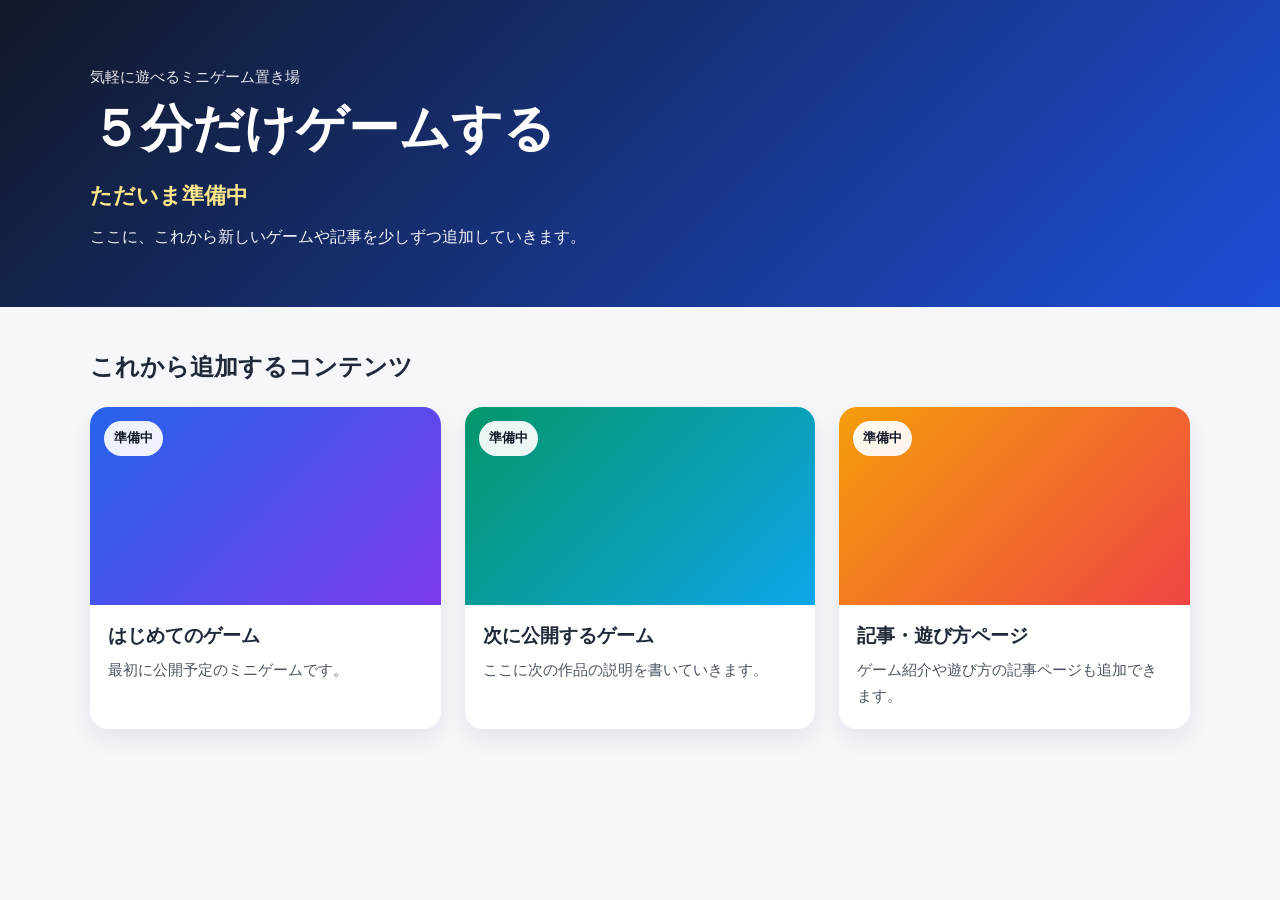
==== index.html @ 1a1df5fe "Add files via upload" ====
<!DOCTYPE html>
<html lang="ja">
<head>
  <meta charset="UTF-8" />
  <meta name="viewport" content="width=device-width, initial-scale=1.0" />
  <title>５分だけゲームする</title>
  <meta name="description" content="５分だけ遊べるゲームを少しずつ追加していくサイトです。" />
  <link rel="stylesheet" href="style.css" />
</head>
<body>
  <header class="site-header">
    <div class="container">
      <p class="site-subtitle">気軽に遊べるミニゲーム置き場</p>
      <h1 class="site-title">５分だけゲームする</h1>
      <p class="site-lead">ただいま準備中</p>
      <p class="site-text">
        ここに、これから新しいゲームや記事を少しずつ追加していきます。
      </p>
    </div>
  </header>

  <main class="container">
    <section class="section">
      <h2 class="section-title">これから追加するコンテンツ</h2>

      <div class="card-grid">
        <a class="card" href="coming-soon.html">
          <div class="card-image image-1">
            <span class="card-badge">準備中</span>
          </div>
          <div class="card-body">
            <h3 class="card-title">はじめてのゲーム</h3>
            <p class="card-text">
              最初に公開予定のミニゲームです。
            </p>
          </div>
        </a>

        <a class="card" href="coming-soon.html">
          <div class="card-image image-2">
            <span class="card-badge">準備中</span>
          </div>
          <div class="card-body">
            <h3 class="card-title">次に公開するゲーム</h3>
            <p class="card-text">
              ここに次の作品の説明を書いていきます。
            </p>
          </div>
        </a>

        <a class="card" href="coming-soon.html">
          <div class="card-image image-3">
            <span class="card-badge">準備中</span>
          </div>
          <div class="card-body">
            <h3 class="card-title">記事・遊び方ページ</h3>
            <p class="card-text">
              ゲーム紹介や遊び方の記事ページも追加できます。
            </p>
          </div>
        </a>
      </div>
    </section>
  </main>
</body>
</html>
---- style.css ----
* {
  box-sizing: border-box;
}

html {
  font-size: 16px;
}

body {
  margin: 0;
  font-family: "Hiragino Sans", "Yu Gothic", "Meiryo", sans-serif;
  background: #f5f7fb;
  color: #1f2937;
  line-height: 1.7;
}

a {
  color: inherit;
  text-decoration: none;
}

.container {
  width: min(1100px, calc(100% - 32px));
  margin: 0 auto;
}

.site-header {
  background: linear-gradient(135deg, #111827, #1d4ed8);
  color: #ffffff;
  padding: 64px 0 56px;
}

.site-subtitle {
  margin: 0 0 8px;
  font-size: 0.95rem;
  opacity: 0.9;
}

.site-title {
  margin: 0;
  font-size: clamp(2rem, 5vw, 3.2rem);
  line-height: 1.2;
  font-weight: 800;
}

.site-lead {
  margin: 18px 0 8px;
  font-size: 1.4rem;
  font-weight: 700;
  color: #fde68a;
}

.site-text {
  margin: 0;
  max-width: 700px;
  font-size: 1rem;
  opacity: 0.95;
}

.section {
  padding: 40px 0 64px;
}

.section-title {
  margin: 0 0 20px;
  font-size: 1.5rem;
}

.card-grid {
  display: grid;
  grid-template-columns: repeat(3, 1fr);
  gap: 24px;
}

.card {
  display: block;
  background: #ffffff;
  border-radius: 18px;
  overflow: hidden;
  box-shadow: 0 10px 25px rgba(15, 23, 42, 0.08);
  transition: transform 0.2s ease, box-shadow 0.2s ease;
}

.card:hover {
  transform: translateY(-6px);
  box-shadow: 0 16px 35px rgba(15, 23, 42, 0.14);
}

.card-image {
  position: relative;
  aspect-ratio: 16 / 9;
  overflow: hidden;
}

.image-1 {
  background: linear-gradient(135deg, #2563eb, #7c3aed);
}

.image-2 {
  background: linear-gradient(135deg, #059669, #0ea5e9);
}

.image-3 {
  background: linear-gradient(135deg, #f59e0b, #ef4444);
}

.card-badge {
  position: absolute;
  top: 14px;
  left: 14px;
  display: inline-block;
  padding: 6px 10px;
  background: rgba(255, 255, 255, 0.92);
  color: #111827;
  border-radius: 999px;
  font-size: 0.82rem;
  font-weight: 700;
}

.card-body {
  padding: 18px 18px 20px;
}

.card-title {
  margin: 0 0 8px;
  font-size: 1.2rem;
  line-height: 1.4;
}

.card-text {
  margin: 0;
  color: #4b5563;
  font-size: 0.95rem;
}

@media (max-width: 900px) {
  .card-grid {
    grid-template-columns: repeat(2, 1fr);
  }
}

@media (max-width: 640px) {
  .site-header {
    padding: 48px 0 40px;
  }

  .card-grid {
    grid-template-columns: 1fr;
  }
}
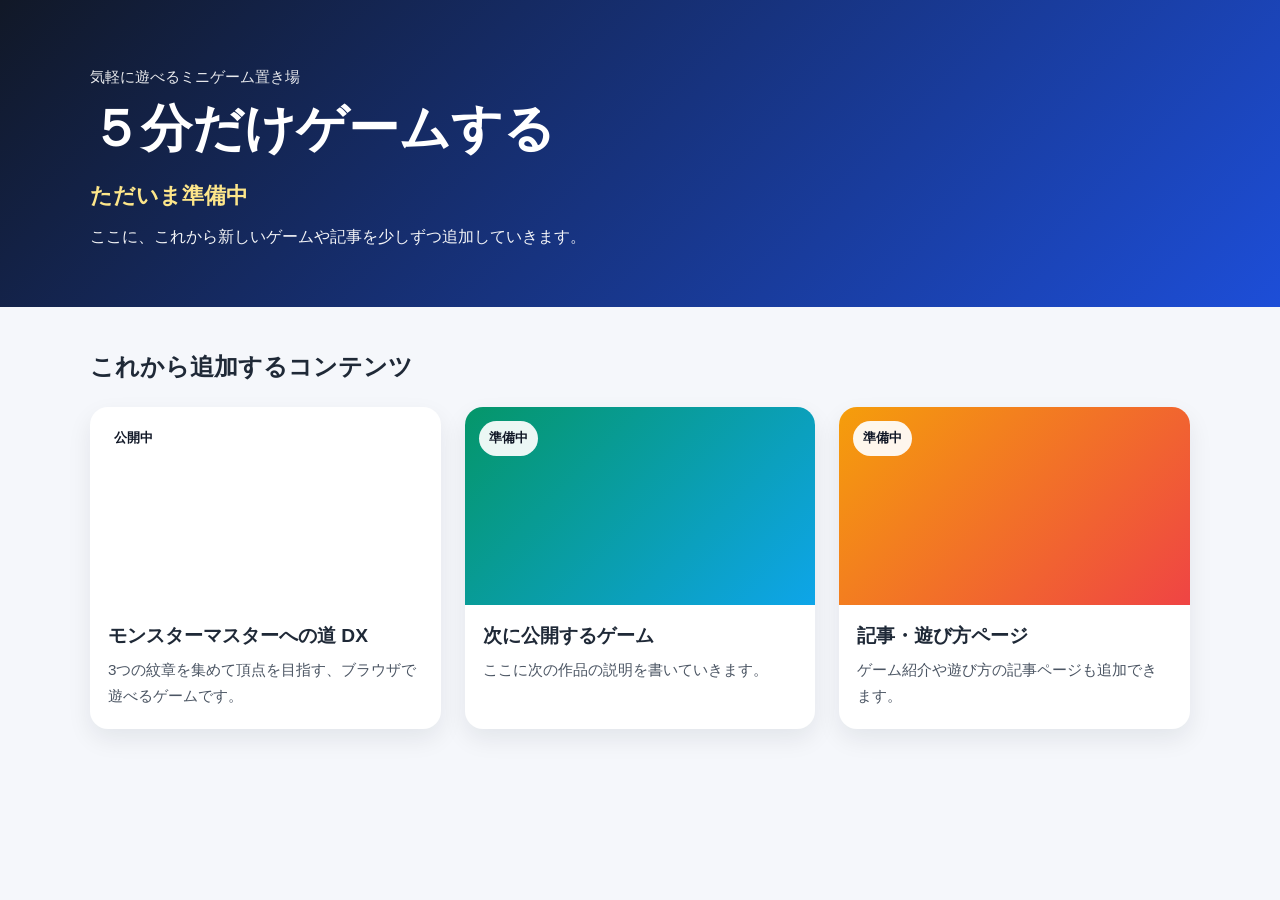
==== commit 185942fe: "Update index.html" ====
--- a/index.html
+++ b/index.html
@@ -24,17 +24,17 @@
       <h2 class="section-title">これから追加するコンテンツ</h2>
 
       <div class="card-grid">
-        <a class="card" href="coming-soon.html">
-          <div class="card-image image-1">
-            <span class="card-badge">準備中</span>
-          </div>
-          <div class="card-body">
-            <h3 class="card-title">はじめてのゲーム</h3>
-            <p class="card-text">
-              最初に公開予定のミニゲームです。
-            </p>
-          </div>
-        </a>
+      <a class="card" href="games/monster-master-dx/">
+  <div class="card-image card-image-monmasu">
+    <span class="card-badge">公開中</span>
+  </div>
+  <div class="card-body">
+    <h3 class="card-title">モンスターマスターへの道 DX</h3>
+    <p class="card-text">
+      3つの紋章を集めて頂点を目指す、ブラウザで遊べるゲームです。
+    </p>
+  </div>
+</a>
 
         <a class="card" href="coming-soon.html">
           <div class="card-image image-2">
@@ -63,4 +63,5 @@
     </section>
   </main>
 </body>
-</html>+
+</html>
